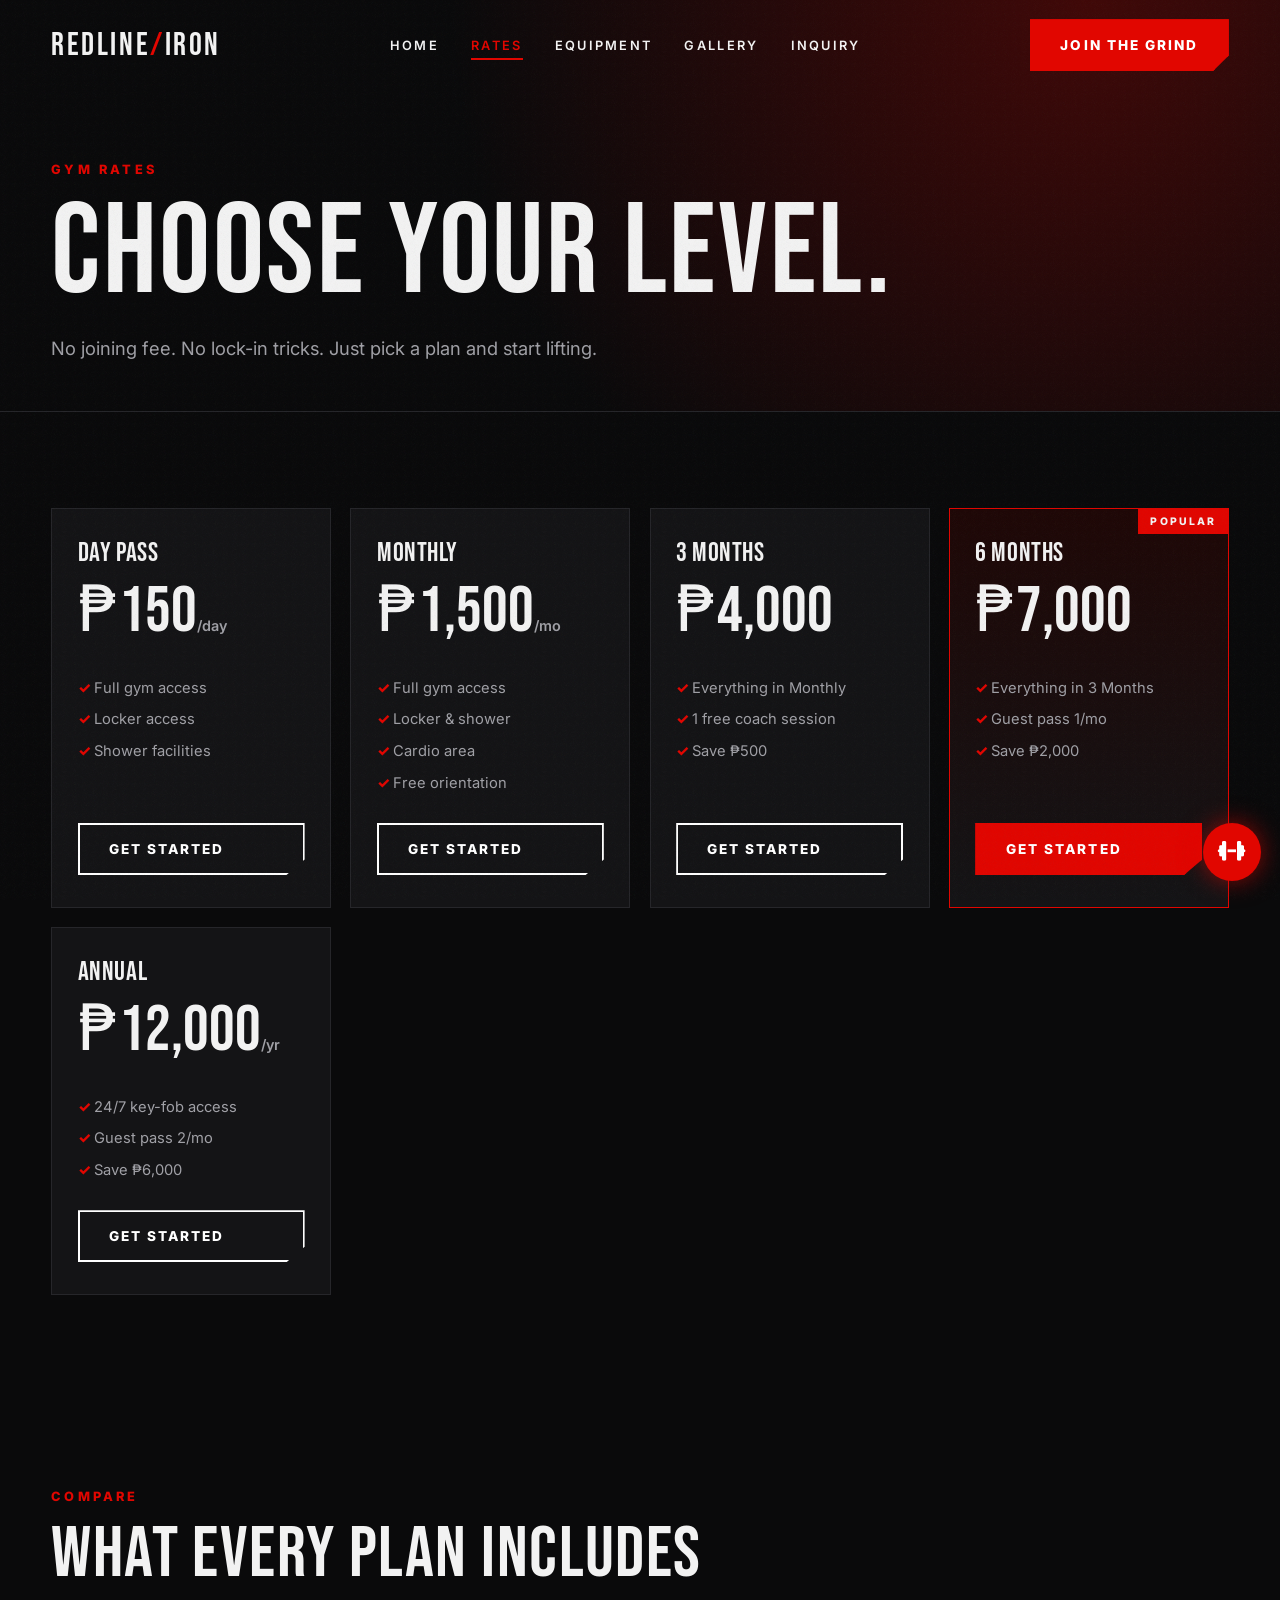
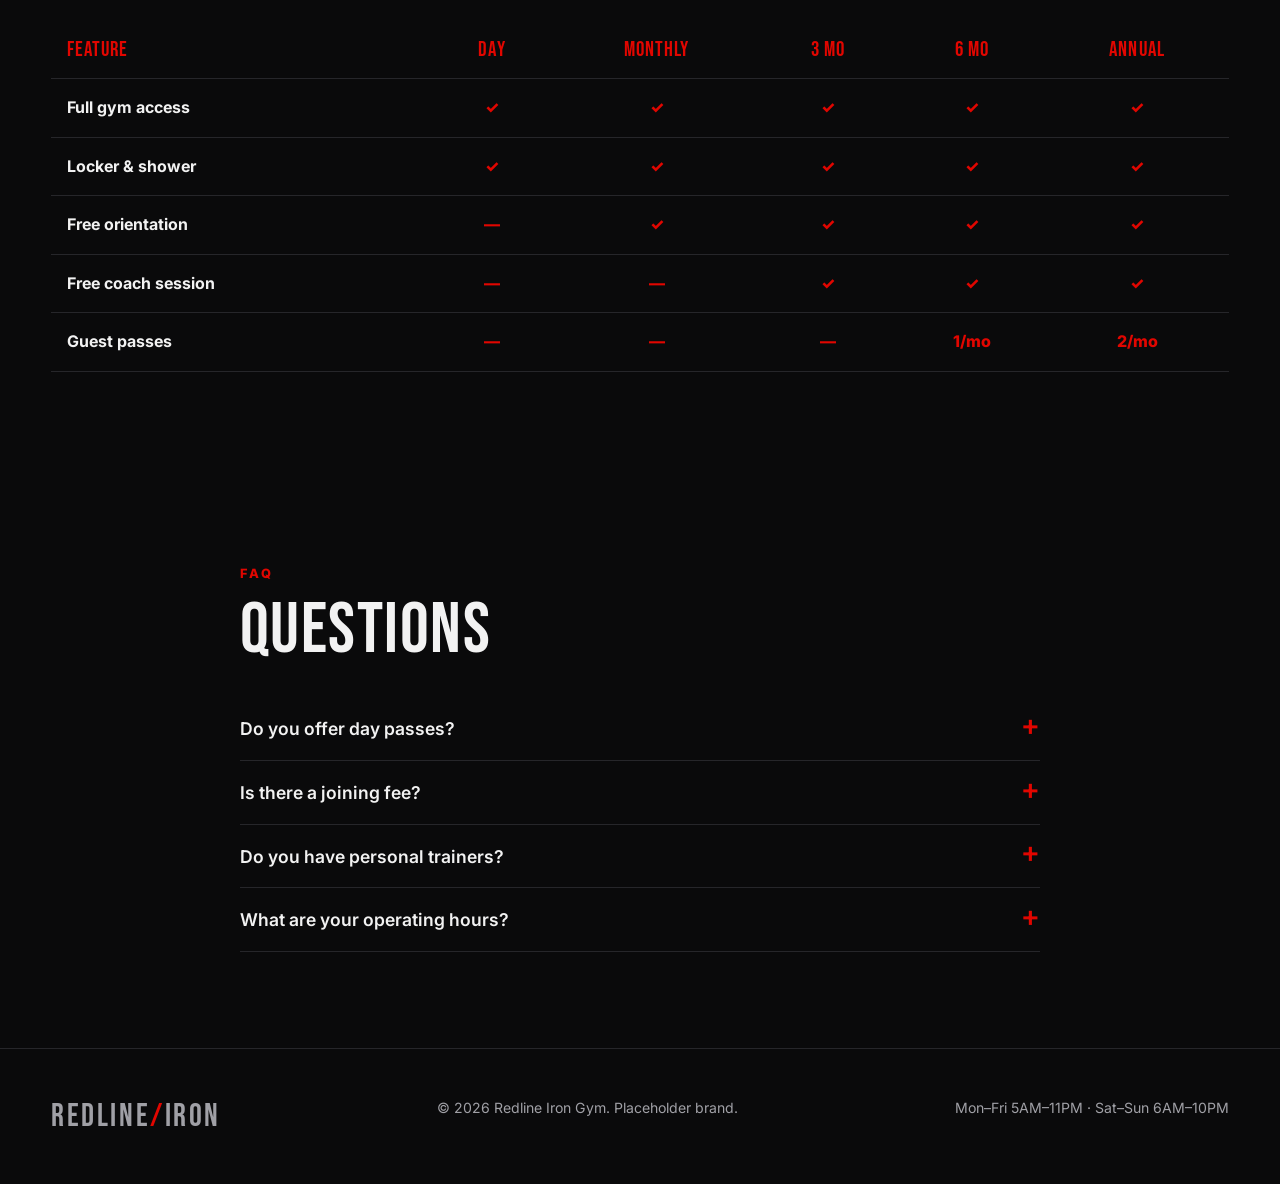
==== rates.html @ ab61ca23 "Gym Website" ====
<!DOCTYPE html>
<html lang="en">

<head>
    <title>Rates — REDLINE IRON</title>
    <meta charset="utf-8">
    <meta name="viewport" content="width=device-width,initial-scale=1">
    <link rel="preconnect" href="https://fonts.googleapis.com">
    <link href="https://fonts.googleapis.com/css2?family=Bebas+Neue&family=Inter:wght@400;600;800&display=swap"
        rel="stylesheet">
    <link rel="stylesheet" href="https://cdnjs.cloudflare.com/ajax/libs/font-awesome/6.5.1/css/all.min.css">
    <link rel="stylesheet" href="css/style.css">
</head>

<body data-page="rates.html">
    <main id="main">
        <header class="phead">
            <div class="wrap">
                <p class="num">Gym rates</p>
                <h1>Choose your level.</h1>
                <p class="lead">No joining fee. No lock-in tricks. Just pick a plan and start lifting.</p>
            </div>
        </header>
        <section class="wrap sec">
            <div class="plans" id="all-plans"></div>
        </section>
        <section class="wrap sec">
            <p class="num">Compare</p>
            <h2>What every plan includes</h2>
            <div class="tablewrap">
                <table>
                    <thead>
                        <tr>
                            <th>Feature</th>
                            <th>Day</th>
                            <th>Monthly</th>
                            <th>3 Mo</th>
                            <th>6 Mo</th>
                            <th>Annual</th>
                        </tr>
                    </thead>
                    <tbody>
                        <tr>
                            <th>Full gym access</th>
                            <td>✓</td>
                            <td>✓</td>
                            <td>✓</td>
                            <td>✓</td>
                            <td>✓</td>
                        </tr>
                        <tr>
                            <th>Locker &amp; shower</th>
                            <td>✓</td>
                            <td>✓</td>
                            <td>✓</td>
                            <td>✓</td>
                            <td>✓</td>
                        </tr>
                        <tr>
                            <th>Free orientation</th>
                            <td>—</td>
                            <td>✓</td>
                            <td>✓</td>
                            <td>✓</td>
                            <td>✓</td>
                        </tr>
                        <tr>
                            <th>Free coach session</th>
                            <td>—</td>
                            <td>—</td>
                            <td>✓</td>
                            <td>✓</td>
                            <td>✓</td>
                        </tr>
                        <tr>
                            <th>Guest passes</th>
                            <td>—</td>
                            <td>—</td>
                            <td>—</td>
                            <td>1/mo</td>
                            <td>2/mo</td>
                        </tr>
                    </tbody>
                </table>
            </div>
        </section>
        <section class="wrap sec narrow">
            <p class="num">FAQ</p>
            <h2>Questions</h2>
            <div class="faq">
                <div><button aria-expanded="false">Do you offer day passes?</button>
                    <p>Yes. ₱150 gets you a full day of access. Bring a towel.</p>
                </div>
                <div><button aria-expanded="false">Is there a joining fee?</button>
                    <p>None. The price you see is the price you pay.</p>
                </div>
                <div><button aria-expanded="false">Do you have personal trainers?</button>
                    <p>Yes. Rates start at ₱600 per session. Ask for details on the inquiry page.</p>
                </div>
                <div><button aria-expanded="false">What are your operating hours?</button>
                    <p>Mon–Fri 5:00 AM – 11:00 PM, Sat–Sun 6:00 AM – 10:00 PM. Annual members get 24/7 key-fob access.
                    </p>
                </div>
            </div>
        </section>
    </main>
</body>
<script src="js/script.js" defer></script>

</html>
---- css/style.css ----
:root {
    --bg: #0a0a0b;
    --panel: #141416;
    --line: #26262a;
    --red: #e10600;
    --txt: #f2f2f2;
    --mut: #a0a0a6;
    --h: 'Bebas Neue', Impact, sans-serif
}

* {
    box-sizing: border-box;
    margin: 0
}

html {
    scroll-behavior: smooth
}

body {
    background: var(--bg);
    color: var(--txt);
    font: 16px/1.6 Inter, system-ui, sans-serif;
    overflow-x: hidden
}

body::after {
    content: "";
    position: fixed;
    inset: 0;
    pointer-events: none;
    opacity: .06;
    z-index: 90;
    background-image: url("data:image/svg+xml,%3Csvg xmlns='http://www.w3.org/2000/svg' width='120' height='120'%3E%3Cfilter id='n'%3E%3CfeTurbulence baseFrequency='.9'/%3E%3C/filter%3E%3Crect width='120' height='120' filter='url(%23n)'/%3E%3C/svg%3E")
}

::-webkit-scrollbar {
    width: 10px
}

::-webkit-scrollbar-track {
    background: var(--bg)
}

::-webkit-scrollbar-thumb {
    background: var(--red)
}

a {
    color: inherit;
    text-decoration: none
}

img {
    max-width: 100%;
    display: block
}

:focus-visible {
    outline: 2px solid var(--red);
    outline-offset: 3px
}

.skip {
    position: absolute;
    left: -999px
}

.skip:focus {
    left: 10px;
    top: 10px;
    background: var(--red);
    padding: 8px;
    z-index: 200
}

h1,
h2,
h3 {
    font-family: var(--h);
    font-weight: 400;
    line-height: .95;
    letter-spacing: .02em;
    text-transform: uppercase
}

h1 {
    font-size: clamp(3.4rem, 10vw, 8rem)
}

h2 {
    font-size: clamp(2.4rem, 6vw, 4.5rem);
    margin-bottom: 2rem
}

h3 {
    font-size: 1.7rem
}

.wrap {
    width: min(1200px, 92%);
    margin: auto
}

.sec {
    padding: 6rem 0
}

.narrow {
    max-width: 800px
}

.num {
    color: var(--red);
    font-weight: 800;
    letter-spacing: .25em;
    text-transform: uppercase;
    font-size: .8rem;
    margin-bottom: .8rem
}

.lead {
    color: var(--mut);
    font-size: 1.15rem;
    max-width: 560px;
    margin-top: 1.2rem
}

.btn {
    display: inline-block;
    position: relative;
    overflow: hidden;
    background: var(--red);
    color: #fff;
    font: 800 .85rem Inter;
    letter-spacing: .15em;
    text-transform: uppercase;
    padding: 1rem 1.8rem;
    border: 2px solid var(--red);
    cursor: pointer;
    clip-path: polygon(0 0, 100% 0, 100% 70%, 92% 100%, 0 100%);
    transition: .25s
}

.btn:hover {
    background: #fff;
    color: #000;
    border-color: #fff;
    transform: translateY(-2px)
}

.btn.ghost {
    background: transparent;
    color: #fff;
    border-color: #fff
}

.btn.ghost:hover {
    background: #fff;
    color: #000
}

.btn .rip {
    position: absolute;
    border-radius: 50%;
    background: rgba(255, 255, 255, .5);
    transform: scale(0);
    animation: rip .6s linear;
    pointer-events: none
}

@keyframes rip {
    to {
        transform: scale(4);
        opacity: 0
    }
}

/* loader + progress */
#loader {
    position: fixed;
    inset: 0;
    background: #000;
    z-index: 300;
    display: grid;
    place-items: center;
    font: 3rem var(--h);
    letter-spacing: .2em;
    transition: opacity .5s .2s, visibility .5s .2s
}

#loader span {
    animation: pulse 1s infinite
}

#loader.done {
    opacity: 0;
    visibility: hidden
}

@keyframes pulse {
    50% {
        color: var(--red)
    }
}

#prog {
    position: fixed;
    top: 0;
    left: 0;
    height: 3px;
    background: var(--red);
    width: 0;
    z-index: 150
}

/* nav */
header.nav {
    position: fixed;
    top: 0;
    width: 100%;
    z-index: 100;
    transition: .3s;
    padding: 1.2rem 0
}

header.nav.stuck {
    background: rgba(10, 10, 11, .94);
    padding: .6rem 0;
    border-bottom: 1px solid var(--line)
}

.nav .wrap {
    display: flex;
    align-items: center;
    justify-content: space-between;
    gap: 1rem
}

.logo {
    font: 2rem var(--h);
    letter-spacing: .08em
}

.logo b {
    color: var(--red);
    font-weight: 400
}

.nav ul {
    display: flex;
    gap: 2rem;
    list-style: none;
    padding: 0
}

.nav ul a {
    font-weight: 600;
    font-size: .8rem;
    letter-spacing: .18em;
    position: relative;
    padding: .4rem 0
}

.nav ul a::after {
    content: "";
    position: absolute;
    left: 0;
    bottom: 0;
    height: 2px;
    width: 0;
    background: var(--red);
    transition: .3s
}

.nav ul a:hover::after,
.nav ul a.on::after {
    width: 100%
}

.nav ul a.on {
    color: var(--red)
}

.burger {
    display: none;
    background: none;
    border: 0;
    color: #fff;
    font-size: 1.6rem;
    cursor: pointer
}

@media(max-width:900px) {
    .burger {
        display: block
    }

    .nav .btn.cta {
        display: none
    }

    .nav ul {
        position: fixed;
        inset: 0 0 0 30%;
        background: #0d0d0f;
        flex-direction: column;
        justify-content: center;
        padding: 2rem;
        transform: translateX(100%);
        transition: .4s;
        border-left: 2px solid var(--red)
    }

    .nav ul.open {
        transform: none
    }

    .nav ul a {
        font-size: 1.4rem
    }

    .burger {
        z-index: 2
    }
}

/* hero */
.hero {
    min-height: 100vh;
    display: flex;
    align-items: center;
    position: relative;
    overflow: hidden;
    padding-top: 5rem
}

.hero-bg {
    position: absolute;
    inset: -10% 0;
    background: linear-gradient(90deg, #000 10%, rgba(0, 0, 0, .55)), radial-gradient(circle at 80% 30%, rgba(225, 6, 0, .35), transparent 50%), url(https://images.unsplash.com/photo-1534438327276-14e5300c3a48?w=1800&q=70) center/cover #111
}

.slash {
    position: absolute;
    right: 12%;
    top: -10%;
    width: 6px;
    height: 130%;
    background: var(--red);
    transform: rotate(18deg);
    box-shadow: 0 0 40px var(--red);
    animation: slash 1.2s .3s both
}

@keyframes slash {
    from {
        transform: rotate(18deg) translateY(-100%)
    }
}

.bigword {
    position: absolute;
    right: -2%;
    bottom: -6%;
    font: clamp(10rem, 32vw, 28rem) var(--h);
    color: transparent;
    -webkit-text-stroke: 1px rgba(255, 255, 255, .1);
    line-height: 1
}

.hero-in {
    position: relative
}

.hero h1 span {
    display: block;
    animation: up .8s both
}

.hero h1 span:nth-child(2) {
    animation-delay: .15s
}

.hero em {
    font-style: normal;
    color: var(--red)
}

.hl {
    width: 120px;
    height: 5px;
    background: var(--red);
    margin: 1.5rem 0;
    animation: grow 1s .6s both
}

@keyframes grow {
    from {
        width: 0
    }
}

@keyframes up {
    from {
        opacity: 0;
        transform: translateY(40px)
    }
}

.eyebrow {
    letter-spacing: .3em;
    font-size: .8rem;
    font-weight: 800;
    color: var(--mut);
    text-transform: uppercase;
    margin-bottom: 1rem;
    animation: up .8s both
}

.btns {
    display: flex;
    gap: 1rem;
    flex-wrap: wrap;
    margin-top: 2rem;
    animation: up .8s .8s both
}

.hero .lead {
    animation: up .8s .5s both
}

/* stats */
.stats {
    background: var(--red);
    color: #000;
    transform: skewY(-1.5deg);
    margin: 2rem 0;
    padding: 3rem 0
}

.stats .wrap {
    transform: skewY(1.5deg)
}

.grid4 {
    display: grid;
    grid-template-columns: repeat(4, 1fr);
    gap: 1rem;
    text-align: center
}

.stats b {
    display: block;
    font: clamp(3rem, 7vw, 5.5rem) var(--h);
    line-height: 1
}

.stats span {
    font-weight: 800;
    letter-spacing: .15em;
    text-transform: uppercase;
    font-size: .75rem
}

@media(max-width:700px) {
    .grid4 {
        grid-template-columns: 1fr 1fr;
        row-gap: 2rem
    }
}

/* features: asymmetric */
.feat {
    display: grid;
    grid-template-columns: repeat(4, 1fr);
    border: 1px solid var(--line)
}

.feat article {
    padding: 2rem 1.5rem;
    border-right: 1px solid var(--line);
    position: relative;
    overflow: hidden;
    transition: .4s;
    min-height: 300px
}

.feat article:last-child {
    border: 0
}

.feat article::before {
    content: "";
    position: absolute;
    inset: auto 0 0;
    height: 0;
    background: var(--red);
    transition: .4s;
    z-index: 0
}

.feat article:hover::before {
    height: 100%
}

.feat article>* {
    position: relative
}

.feat i {
    font: 4.5rem var(--h);
    color: var(--red);
    font-style: normal;
    transition: .4s;
    display: block
}

.feat article:hover i {
    color: #000
}

.feat p {
    color: var(--mut);
    margin-top: 1rem;
    transition: .4s
}

.feat article:hover p {
    color: #fff
}

@media(max-width:900px) {
    .feat {
        grid-template-columns: 1fr 1fr
    }
}

@media(max-width:560px) {
    .feat {
        grid-template-columns: 1fr
    }

    .feat article {
        min-height: 0;
        border-right: 0;
        border-bottom: 1px solid var(--line)
    }
}

/* equipment cards */
.eq-grid {
    display: grid;
    grid-template-columns: repeat(auto-fill, minmax(280px, 1fr));
    gap: 1.2rem;
    margin-bottom: 2.5rem
}

.card {
    background: var(--panel);
    border-left: 3px solid var(--line);
    transition: .35s;
    overflow: hidden;
    opacity: 1;
    transform: none
}

.card:hover {
    border-color: var(--red);
    transform: translateY(-6px)
}

.card.hide {
    display: none
}

.card.fade {
    opacity: 0;
    transform: scale(.95)
}

.imgbox {
    aspect-ratio: 4/3;
    overflow: hidden;
    background: linear-gradient(135deg, #1a1a1d, #0c0c0d)
}

.imgbox img {
    width: 100%;
    height: 100%;
    object-fit: cover;
    filter: grayscale(.7) contrast(1.1);
    transition: .6s
}

.card:hover img {
    transform: scale(1.08);
    filter: none
}

.card div.t {
    padding: 1.2rem
}

.tag {
    color: var(--red);
    font-size: .7rem;
    font-weight: 800;
    letter-spacing: .2em;
    text-transform: uppercase
}

.card p {
    color: var(--mut);
    font-size: .92rem
}

.filters {
    display: flex;
    flex-wrap: wrap;
    gap: .6rem;
    margin-bottom: 2rem
}

.filters button {
    background: none;
    border: 1px solid var(--line);
    color: var(--txt);
    padding: .6rem 1.1rem;
    font: 800 .72rem Inter;
    letter-spacing: .15em;
    cursor: pointer;
    transition: .2s
}

.filters button:hover,
.filters button.on {
    background: var(--red);
    border-color: var(--red)
}

/* plans */
.plans {
    display: grid;
    grid-template-columns: repeat(auto-fit, minmax(230px, 1fr));
    gap: 1.2rem
}

.plan {
    background: var(--panel);
    padding: 2rem 1.6rem;
    border: 1px solid var(--line);
    position: relative;
    transition: .35s;
    display: flex;
    flex-direction: column
}

.plan:hover {
    transform: translateY(-8px);
    border-color: var(--red);
    box-shadow: 0 20px 50px -20px var(--red)
}

.plan.pop {
    border-color: var(--red);
    background: linear-gradient(180deg, #1f0807, var(--panel))
}

.plan .badge {
    position: absolute;
    top: -1px;
    right: -1px;
    background: var(--red);
    font: 800 .65rem Inter;
    letter-spacing: .2em;
    padding: .4rem .8rem
}

.plan .price {
    font: 4rem var(--h);
    line-height: 1;
    margin: .8rem 0
}

.plan .price small {
    font: 600 .9rem Inter;
    color: var(--mut)
}

.plan ul {
    list-style: none;
    padding: 0;
    margin: 1rem 0 1.5rem;
    flex: 1;
    color: var(--mut);
    font-size: .92rem
}

.plan li::before {
    content: "✓ ";
    color: var(--red);
    font-weight: 800
}

.plan li {
    padding: .25rem 0
}

.plans.sm .plan ul {
    display: none
}

.plans.sm .plan {
    padding-bottom: 1.6rem
}

/* page headers */
.phead {
    padding: 10rem 0 3rem;
    background: radial-gradient(circle at 85% 0, rgba(225, 6, 0, .25), transparent 55%);
    border-bottom: 1px solid var(--line)
}

.tablewrap {
    overflow-x: auto
}

table {
    width: 100%;
    border-collapse: collapse;
    min-width: 560px
}

th,
td {
    padding: 1rem;
    border-bottom: 1px solid var(--line);
    text-align: center
}

th:first-child {
    text-align: left
}

thead th {
    color: var(--red);
    font: 1.3rem var(--h);
    letter-spacing: .05em
}

tbody td {
    color: var(--red);
    font-weight: 800
}

.faq>div {
    border-bottom: 1px solid var(--line)
}

.faq button {
    width: 100%;
    text-align: left;
    background: none;
    border: 0;
    color: var(--txt);
    font: 600 1.1rem Inter;
    padding: 1.3rem 2rem 1.3rem 0;
    cursor: pointer;
    position: relative
}

.faq button::after {
    content: "+";
    position: absolute;
    right: 0;
    color: var(--red);
    font-size: 1.8rem;
    top: .6rem;
    transition: .3s
}

.faq button[aria-expanded=true]::after {
    transform: rotate(45deg)
}

.faq p {
    max-height: 0;
    overflow: hidden;
    color: var(--mut);
    transition: max-height .4s, padding .4s
}

.faq button[aria-expanded=true]+p {
    max-height: 200px;
    padding-bottom: 1.3rem
}

/* masonry */
.masonry {
    columns: 3 260px;
    column-gap: 1rem
}

.masonry figure {
    break-inside: avoid;
    margin-bottom: 1rem;
    position: relative;
    overflow: hidden;
    cursor: zoom-in;
    background: #151517
}

.masonry img {
    width: 100%;
    transition: .6s;
    filter: grayscale(.6)
}

.masonry figure:hover img {
    transform: scale(1.07);
    filter: none
}

.masonry figure::after {
    content: "";
    position: absolute;
    left: 0;
    bottom: 0;
    height: 4px;
    width: 0;
    background: var(--red);
    transition: .4s
}

.masonry figure:hover::after {
    width: 100%
}

.lb {
    position: fixed;
    inset: 0;
    background: rgba(0, 0, 0, .94);
    z-index: 250;
    display: none;
    place-items: center;
    padding: 3rem
}

.lb.open {
    display: grid
}

.lb img {
    max-height: 85vh;
    max-width: 100%;
    border-bottom: 4px solid var(--red)
}

.lb button {
    position: absolute;
    background: none;
    border: 0;
    color: #fff;
    font-size: 2rem;
    cursor: pointer;
    padding: 1rem
}

.lb .x {
    top: .5rem;
    right: .5rem
}

.lb .p {
    left: .5rem
}

.lb .n {
    right: .5rem
}

.lb button:hover {
    color: var(--red)
}

/* form */
.split {
    display: grid;
    grid-template-columns: 1.4fr 1fr;
    gap: 4rem
}

@media(max-width:850px) {
    .split {
        grid-template-columns: 1fr;
        gap: 3rem
    }
}

form label {
    display: block;
    font-weight: 800;
    font-size: .72rem;
    letter-spacing: .15em;
    text-transform: uppercase;
    margin-bottom: 1.2rem
}

form input,
form select,
form textarea {
    display: block;
    width: 100%;
    margin-top: .4rem;
    background: var(--panel);
    border: 1px solid var(--line);
    border-bottom: 2px solid #444;
    color: #fff;
    padding: .9rem;
    font: 400 1rem Inter;
    transition: .2s;
    color-scheme: dark
}

form input:focus,
form select:focus,
form textarea:focus {
    outline: 0;
    border-bottom-color: var(--red);
    background: #1a1a1d
}

.err {
    color: #ff5a52;
    font-size: .78rem;
    letter-spacing: 0;
    text-transform: none;
    font-weight: 600;
    display: block;
    min-height: 1em
}

label.bad input,
label.bad select,
label.bad textarea {
    border-color: #ff5a52
}

.two {
    display: grid;
    grid-template-columns: 1fr 1fr;
    gap: 1rem
}

@media(max-width:500px) {
    .two {
        grid-template-columns: 1fr
    }
}

.ok {
    background: #0e2a14;
    border-left: 4px solid #2ecc71;
    padding: 1rem;
    margin-bottom: 1.5rem
}

.contact p {
    margin: .8rem 0;
    color: var(--mut)
}

.contact i {
    color: var(--red);
    width: 1.6rem
}

.contact h3 {
    margin: 2rem 0 .5rem;
    color: var(--red)
}

.social {
    display: flex;
    gap: .7rem;
    margin-top: 1.5rem
}

.social a {
    width: 44px;
    height: 44px;
    border: 1px solid var(--line);
    display: grid;
    place-items: center;
    transition: .2s
}

.social a:hover {
    background: var(--red);
    border-color: var(--red)
}

footer {
    border-top: 1px solid var(--line);
    padding: 3rem 0;
    color: var(--mut);
    font-size: .88rem
}

footer .wrap {
    display: flex;
    justify-content: space-between;
    flex-wrap: wrap;
    gap: 1rem
}

/* widget, top */
#fact {
    position: fixed;
    right: 1.2rem;
    bottom: 1.2rem;
    z-index: 120
}

#fact>button {
    width: 58px;
    height: 58px;
    border-radius: 50%;
    border: 0;
    background: var(--red);
    color: #fff;
    font-size: 1.4rem;
    cursor: pointer;
    box-shadow: 0 0 25px rgba(225, 6, 0, .6);
    transition: .3s
}

#fact>button:hover {
    transform: rotate(-20deg) scale(1.1)
}

.pop-card {
    position: absolute;
    right: 0;
    bottom: 72px;
    width: min(300px, calc(100vw - 2.4rem));
    background: var(--panel);
    border: 1px solid var(--red);
    padding: 1.3rem;
    transform-origin: bottom right;
    animation: pop .3s
}

.pop-card[hidden] {
    display: none
}

@keyframes pop {
    from {
        opacity: 0;
        transform: scale(.7) translateY(20px)
    }
}

.pop-card h4 {
    font: 1.4rem var(--h);
    color: var(--red);
    letter-spacing: .08em
}

.pop-card p {
    margin: .6rem 0 1rem;
    font-size: .95rem
}

.pop-card .x {
    position: absolute;
    top: .3rem;
    right: .6rem;
    background: none;
    border: 0;
    color: #fff;
    font-size: 1.5rem;
    cursor: pointer
}

.pop-card .more {
    background: none;
    border: 1px solid var(--red);
    color: #fff;
    padding: .5rem 1rem;
    cursor: pointer;
    font: 800 .7rem Inter;
    letter-spacing: .15em
}

.pop-card .more:hover {
    background: var(--red)
}

#top {
    position: fixed;
    left: 1.2rem;
    bottom: 1.2rem;
    width: 46px;
    height: 46px;
    background: var(--panel);
    border: 1px solid var(--red);
    color: #fff;
    cursor: pointer;
    opacity: 0;
    pointer-events: none;
    transition: .3s;
    z-index: 120
}

#top.show {
    opacity: 1;
    pointer-events: auto
}

#top:hover {
    background: var(--red)
}

.reveal {
    opacity: 0;
    transform: translateY(34px);
    transition: .8s
}

.reveal.in {
    opacity: 1;
    transform: none
}

@media(prefers-reduced-motion:reduce) {
    * {
        animation: none !important;
        transition: none !important
    }

    .reveal {
        opacity: 1;
        transform: none
    }
}
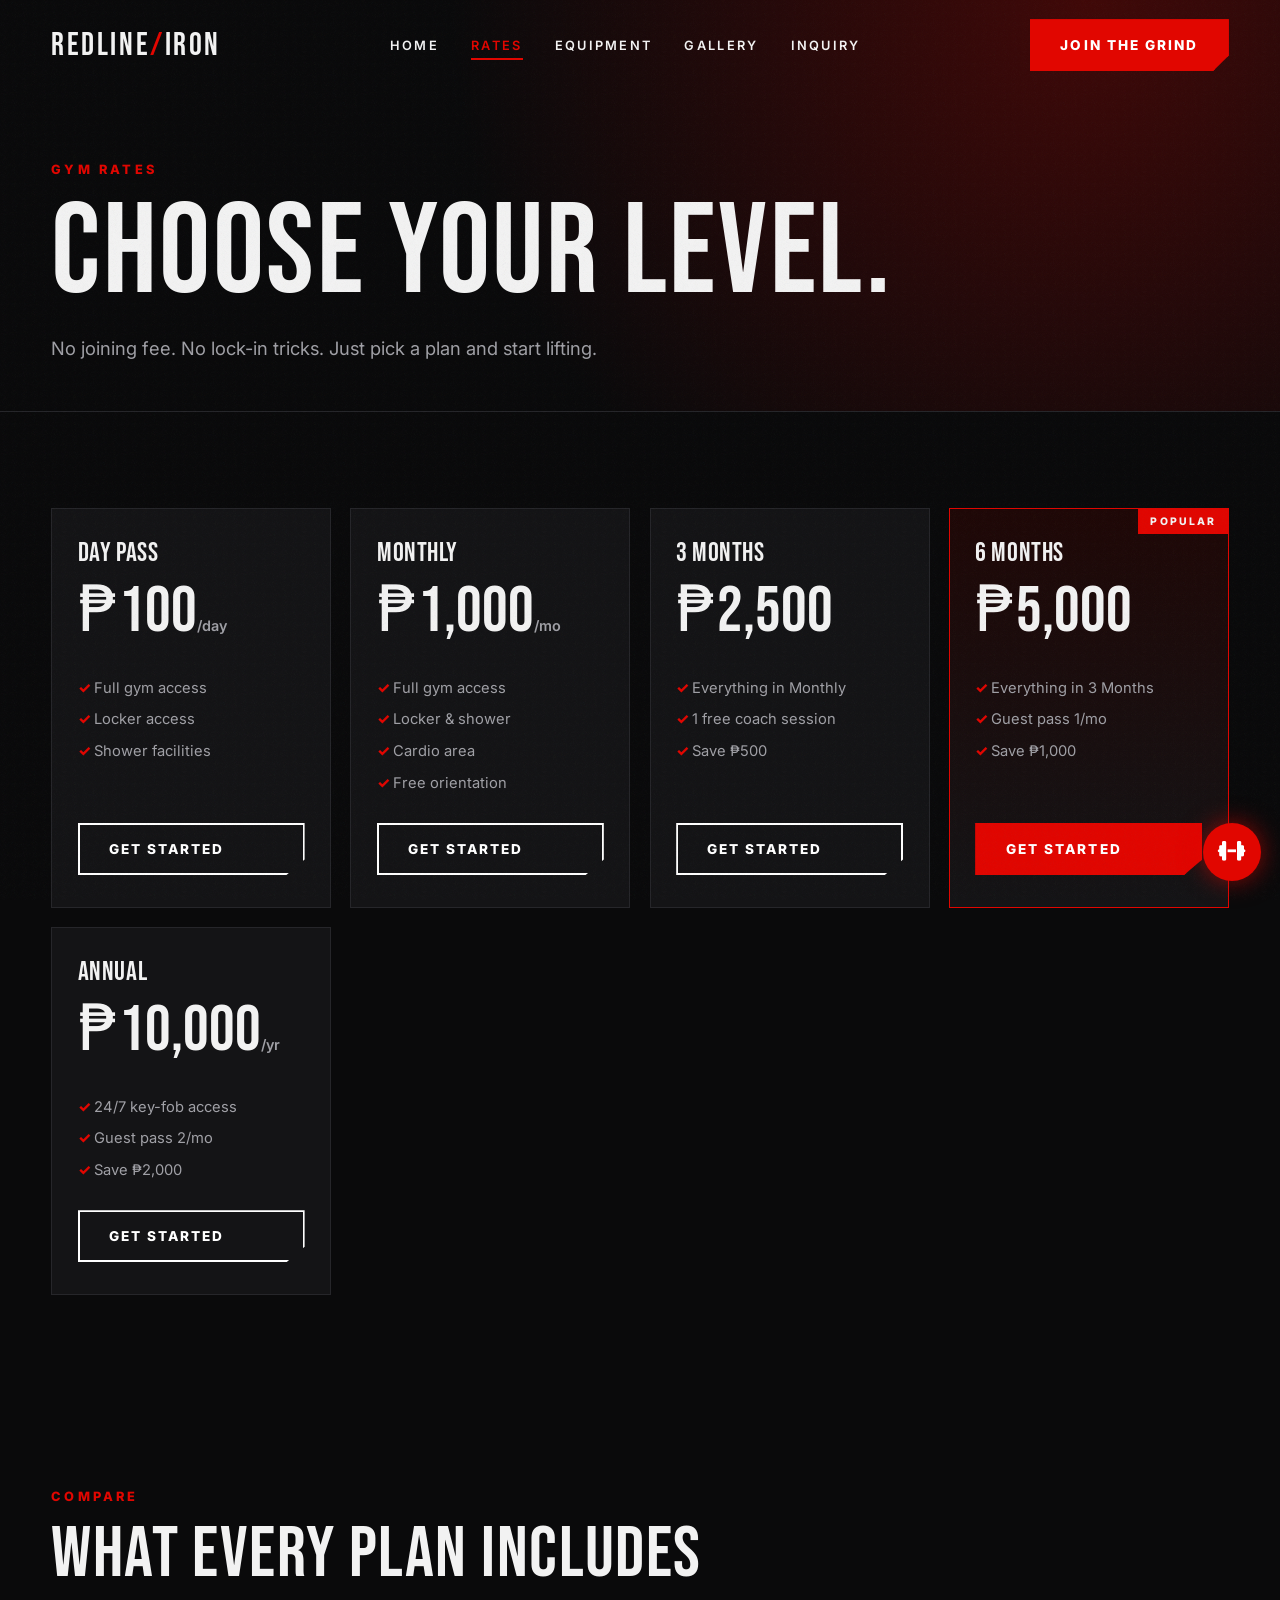
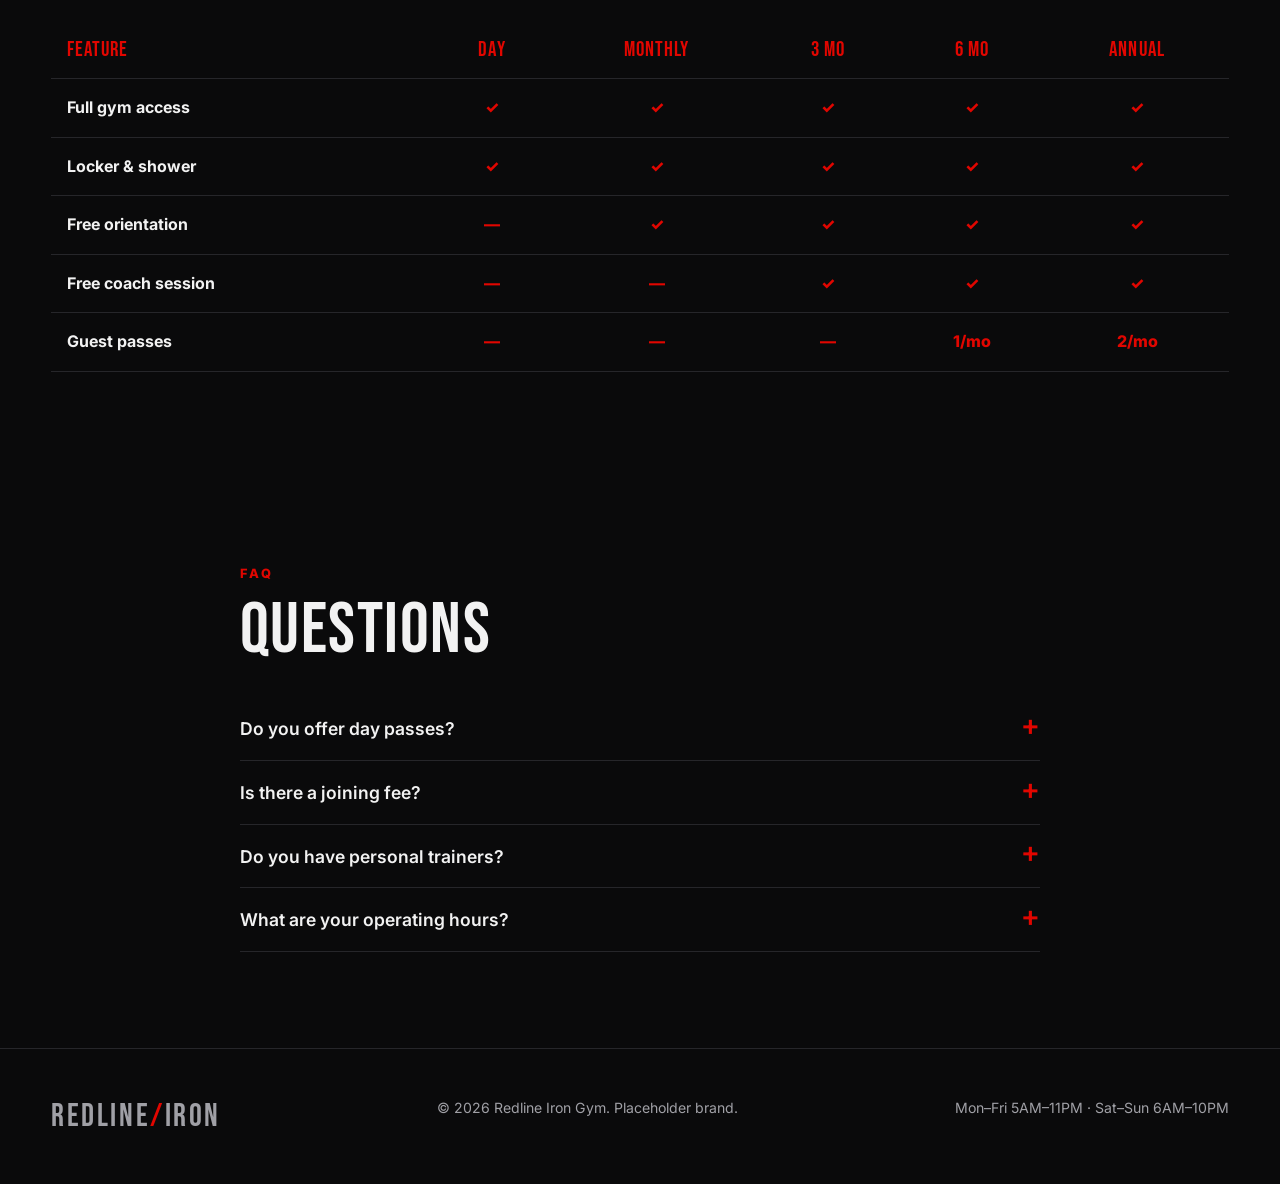
==== commit 64b11551: "Pricing update" ====
--- a/rates.html
+++ b/rates.html
@@ -89,7 +89,7 @@
             <h2>Questions</h2>
             <div class="faq">
                 <div><button aria-expanded="false">Do you offer day passes?</button>
-                    <p>Yes. ₱150 gets you a full day of access. Bring a towel.</p>
+                    <p>Yes. ₱100 gets you a full day of access. Bring a towel.</p>
                 </div>
                 <div><button aria-expanded="false">Is there a joining fee?</button>
                     <p>None. The price you see is the price you pay.</p>
